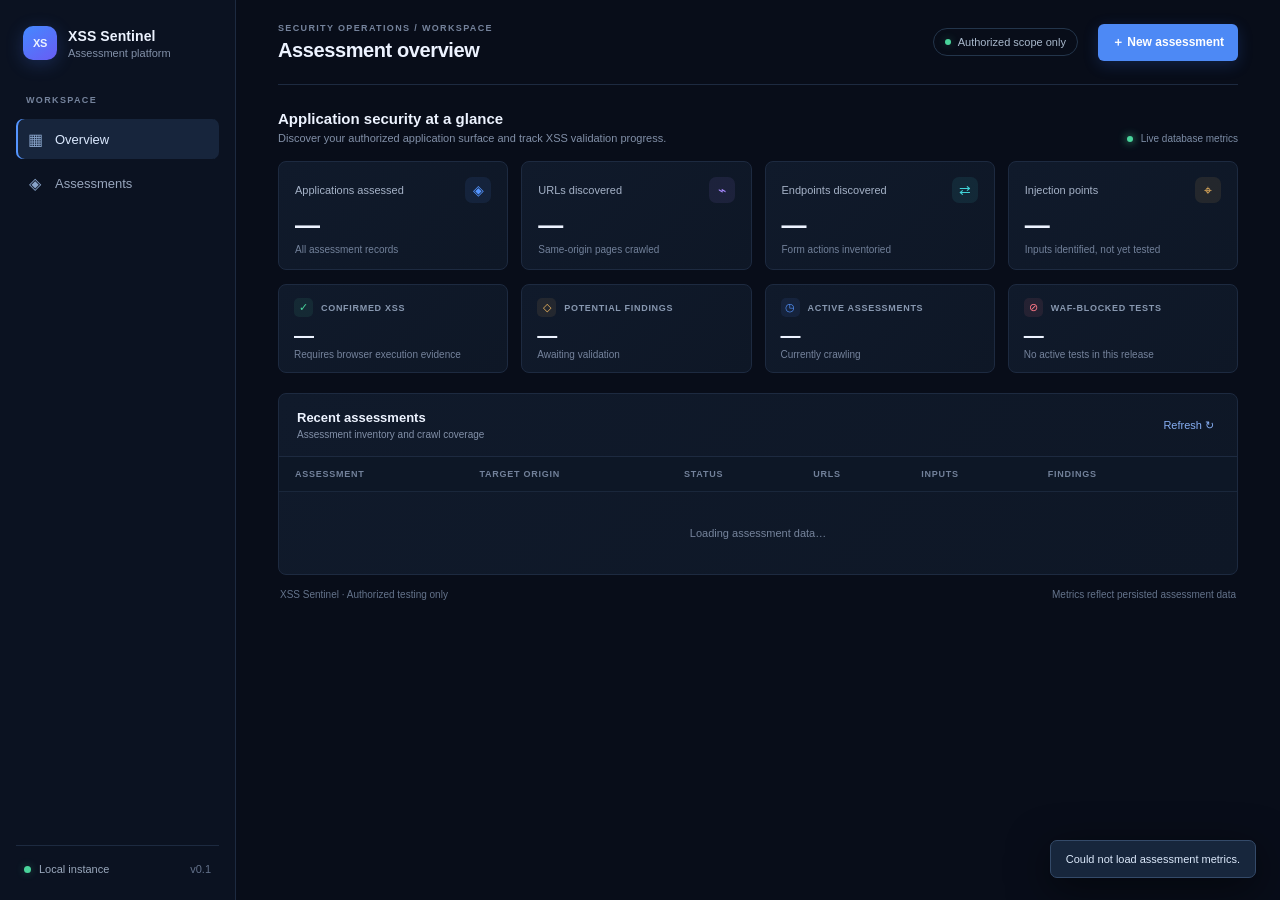
==== templates/index.html @ b2f18e96 "Build initial XSS Sentinel assessment foundation" ====
<!doctype html>
<html lang="en">
<head>
  <meta charset="utf-8">
  <meta name="viewport" content="width=device-width, initial-scale=1">
  <meta name="theme-color" content="#0a1020">
  <title>XSS Sentinel | Assessment Console</title>
  <link rel="stylesheet" href="/static/styles.css">
</head>
<body>
  <div class="app-shell">
    <aside class="sidebar">
      <a class="brand" href="/" aria-label="XSS Sentinel home"><span class="brand-mark">XS</span><span><strong>XSS Sentinel</strong><small>Assessment platform</small></span></a>
      <div class="nav-label">WORKSPACE</div>
      <a class="nav-item active" href="#overview"><span class="nav-icon">▦</span>Overview</a>
      <a class="nav-item" href="#assessments"><span class="nav-icon">◈</span>Assessments</a>
      <div class="sidebar-bottom"><span class="status-dot"></span><span>Local instance</span><span class="version">v0.1</span></div>
    </aside>
    <main class="main-content">
      <header class="topbar"><div><div class="eyebrow">SECURITY OPERATIONS / WORKSPACE</div><h1>Assessment overview</h1></div><div class="topbar-right"><span class="scope-chip"><span class="status-dot"></span>Authorized scope only</span><button class="primary-button" id="new-assessment">＋ New assessment</button></div></header>
      <section class="intro-row"><div><h2>Application security at a glance</h2><p>Discover your authorized application surface and track XSS validation progress.</p></div><div class="updated-label"><span class="pulse"></span><span id="refresh-label">Live database metrics</span></div></section>
      <section class="metric-grid" id="metrics" aria-label="Assessment metrics">
        <article class="metric-card"><div class="metric-heading">Applications assessed <span class="metric-icon blue">◈</span></div><div class="metric-value" data-metric="assessments">—</div><div class="metric-foot">All assessment records</div></article>
        <article class="metric-card"><div class="metric-heading">URLs discovered <span class="metric-icon violet">⌁</span></div><div class="metric-value" data-metric="urls_discovered">—</div><div class="metric-foot">Same-origin pages crawled</div></article>
        <article class="metric-card"><div class="metric-heading">Endpoints discovered <span class="metric-icon cyan">⇄</span></div><div class="metric-value" data-metric="endpoints_discovered">—</div><div class="metric-foot">Form actions inventoried</div></article>
        <article class="metric-card"><div class="metric-heading">Injection points <span class="metric-icon amber">⌖</span></div><div class="metric-value" data-metric="injection_points">—</div><div class="metric-foot">Inputs identified, not yet tested</div></article>
      </section>
      <section class="status-grid">
        <article class="status-card"><div class="status-top"><span class="status-symbol confirmed">✓</span><span class="status-caption">CONFIRMED XSS</span></div><div class="status-number" data-metric="confirmed_vulnerabilities">—</div><div class="status-note">Requires browser execution evidence</div></article>
        <article class="status-card"><div class="status-top"><span class="status-symbol potential">◇</span><span class="status-caption">POTENTIAL FINDINGS</span></div><div class="status-number" data-metric="potential_vulnerabilities">—</div><div class="status-note">Awaiting validation</div></article>
        <article class="status-card"><div class="status-top"><span class="status-symbol active-symbol">◷</span><span class="status-caption">ACTIVE ASSESSMENTS</span></div><div class="status-number" data-metric="active_assessments">—</div><div class="status-note">Currently crawling</div></article>
        <article class="status-card"><div class="status-top"><span class="status-symbol blocked">⊘</span><span class="status-caption">WAF-BLOCKED TESTS</span></div><div class="status-number" data-metric="waf_blocked">—</div><div class="status-note">No active tests in this release</div></article>
      </section>
      <section class="panel" id="assessments">
        <div class="panel-header"><div><h2>Recent assessments</h2><p>Assessment inventory and crawl coverage</p></div><button class="text-button" id="refresh">Refresh ↻</button></div>
        <div class="table-wrap"><table><thead><tr><th>ASSESSMENT</th><th>TARGET ORIGIN</th><th>STATUS</th><th>URLS</th><th>INPUTS</th><th>FINDINGS</th><th></th></tr></thead><tbody id="assessment-rows"><tr><td colspan="7" class="empty-state">Loading assessment data…</td></tr></tbody></table></div>
      </section>
      <footer class="page-footer"><span>XSS Sentinel · Authorized testing only</span><span>Metrics reflect persisted assessment data</span></footer>
    </main>
  </div>
  <dialog id="assessment-dialog">
    <form id="assessment-form" method="dialog">
      <div class="dialog-heading"><div><div class="eyebrow">NEW AUTHORIZED ASSESSMENT</div><h2>Configure application scope</h2></div><button class="close-button" type="button" id="close-dialog" aria-label="Close">×</button></div>
      <p class="dialog-copy">The initial crawler makes read-only requests and stays within this exact origin. It does not submit forms or run test payloads.</p>
      <label>Assessment name<input name="name" required maxlength="200" placeholder="Production portal review"></label>
      <label>Target URL<input name="target_url" type="url" required placeholder="https://app.example.com/"></label>
      <div class="form-grid"><label>Maximum depth<input name="max_depth" type="number" min="0" max="10" value="3" required></label><label>Maximum requests<input name="max_requests" type="number" min="1" max="1000" value="100" required></label><label>Concurrency<input name="concurrency" type="number" min="1" max="10" value="4" required></label></div>
      <label class="authorization-check"><input name="authorization_confirmed" type="checkbox" required><span>I have explicit authorization to assess this target and have verified the scope.</span></label>
      <div class="form-error" id="form-error" role="alert"></div>
      <div class="dialog-actions"><button type="button" class="secondary-button" id="cancel-dialog">Cancel</button><button type="submit" class="primary-button">Create assessment</button></div>
    </form>
  </dialog>
  <div class="toast" id="toast" role="status"></div>
  <script src="/static/app.js" defer></script>
</body>
</html>
---- static/styles.css ----
:root{color-scheme:dark;--bg:#080d19;--sidebar:#0b1221;--panel:#101a2c;--panel2:#0d1728;--line:#1d2a40;--muted:#8290a8;--text:#edf3ff;--blue:#5595ff;--cyan:#41d3d8;--violet:#a88aff;--amber:#f6bb61;--green:#49d49b;--red:#ff7887;font-family:Inter,-apple-system,BlinkMacSystemFont,"Segoe UI",sans-serif}*{box-sizing:border-box}body{margin:0;background:var(--bg);color:var(--text);font-size:14px}.app-shell{min-height:100vh}.sidebar{width:236px;position:fixed;inset:0 auto 0 0;background:var(--sidebar);border-right:1px solid var(--line);padding:25px 16px;display:flex;flex-direction:column}.brand{display:flex;align-items:center;gap:11px;color:var(--text);text-decoration:none;padding:1px 7px 35px}.brand-mark{width:34px;height:34px;border-radius:10px;background:linear-gradient(145deg,#4489ff,#695cf4);display:grid;place-items:center;font-size:11px;font-weight:800;letter-spacing:-.4px;box-shadow:0 4px 18px #4878f43d}.brand strong{display:block;font-size:14px;letter-spacing:.1px}.brand small{display:block;color:var(--muted);font-size:11px;margin-top:3px}.nav-label,.eyebrow{font-size:9px;font-weight:700;letter-spacing:1.35px;color:#75839c}.nav-label{padding:0 10px 12px}.nav-item{display:flex;align-items:center;gap:12px;height:40px;padding:0 11px;color:#98a6bd;text-decoration:none;border-radius:7px;font-size:13px;margin:2px 0}.nav-item.active{background:#17253c;color:#dceaff;box-shadow:inset 2px 0 var(--blue)}.nav-icon{font-size:16px;color:#88a3c9;width:16px;text-align:center}.sidebar-bottom{margin-top:auto;border-top:1px solid var(--line);padding:17px 8px 0;color:#9aa8bc;font-size:11px;display:flex;align-items:center;gap:8px}.status-dot{width:7px;height:7px;border-radius:50%;background:var(--green);box-shadow:0 0 9px #49d49b55;display:inline-block}.version{margin-left:auto;color:#63718a}.main-content{margin-left:236px;padding:0 42px 22px;max-width:1800px}.topbar{height:85px;border-bottom:1px solid var(--line);display:flex;align-items:center;justify-content:space-between}.topbar h1{font-size:20px;letter-spacing:-.4px;margin:6px 0 0;font-weight:650}.topbar-right{display:flex;align-items:center;gap:20px}.scope-chip{border:1px solid #23354b;color:#a9b9cc;border-radius:20px;padding:7px 11px;font-size:11px;display:flex;align-items:center;gap:7px}.scope-chip .status-dot{width:6px;height:6px}.primary-button,.secondary-button,.text-button{font:inherit;cursor:pointer;border:0}.primary-button{background:#4d89f5;color:white;padding:10px 14px;border-radius:6px;font-size:12px;font-weight:650;box-shadow:0 4px 15px #326fe538}.primary-button:hover{background:#6399fa}.intro-row{padding:25px 0 17px;display:flex;justify-content:space-between;align-items:end}.intro-row h2{font-size:15px;margin:0 0 5px;font-weight:600}.intro-row p,.panel-header p{color:var(--muted);font-size:11px;margin:0}.updated-label{display:flex;align-items:center;gap:8px;color:#7d8da6;font-size:10px}.pulse{width:6px;height:6px;background:var(--green);border-radius:50%;box-shadow:0 0 8px #49d49b}.metric-grid{display:grid;grid-template-columns:repeat(4,minmax(0,1fr));gap:13px}.metric-card,.status-card,.panel{background:linear-gradient(135deg,#101a2b,#0e1726);border:1px solid var(--line);border-radius:8px}.metric-card{padding:15px 16px 14px;min-height:108px}.metric-heading{color:#a5b2c7;font-size:11px;display:flex;align-items:center;justify-content:space-between}.metric-icon{display:grid;place-items:center;width:26px;height:26px;border-radius:7px;font-size:14px}.metric-icon.blue{color:var(--blue);background:#5595ff18}.metric-icon.violet{color:var(--violet);background:#a88aff18}.metric-icon.cyan{color:var(--cyan);background:#41d3d818}.metric-icon.amber{color:var(--amber);background:#f6bb6118}.metric-value{font-weight:650;font-size:25px;letter-spacing:-.8px;margin-top:8px}.metric-foot{color:#72819a;font-size:10px;margin-top:4px}.status-grid{display:grid;grid-template-columns:repeat(4,minmax(0,1fr));gap:13px;margin:14px 0 20px}.status-card{padding:13px 15px 12px;min-height:88px}.status-top{display:flex;align-items:center;gap:8px}.status-caption{font-size:9px;letter-spacing:.7px;font-weight:700;color:#8898b0}.status-symbol{width:19px;height:19px;display:grid;place-items:center;border-radius:5px;font-size:11px}.confirmed{color:var(--green);background:#49d49b17}.potential{color:var(--amber);background:#f6bb6117}.active-symbol{color:var(--blue);background:#5595ff17}.blocked{color:var(--red);background:#ff788717}.status-number{font-size:20px;font-weight:650;margin:7px 0 2px}.status-note{font-size:10px;color:#75839c}.panel{overflow:hidden}.panel-header{display:flex;align-items:center;justify-content:space-between;padding:16px 18px;border-bottom:1px solid var(--line)}.panel-header h2{font-size:13px;margin:0 0 4px}.panel-header p{font-size:10px}.text-button{background:transparent;color:#86aef3;font-size:11px;padding:5px}.table-wrap{overflow-x:auto}table{border-collapse:collapse;width:100%;text-align:left;white-space:nowrap}th{font-size:9px;letter-spacing:.75px;color:#72819a;font-weight:650;padding:12px 16px;background:#0d1726}td{padding:13px 16px;border-top:1px solid #1a273b;color:#a9b6c9;font-size:11px}tbody tr:hover{background:#ffffff04}.assessment-name{font-weight:600;color:#e5edfa;font-size:11px}.target-cell{font-family:ui-monospace,SFMono-Regular,Menlo,monospace;color:#90a2bc;font-size:10px}.count-cell{font-variant-numeric:tabular-nums}.badge{display:inline-flex;align-items:center;gap:6px;padding:4px 8px;border-radius:12px;background:#18253a;color:#9eb0ca;font-size:9px}.badge:before{content:"";width:5px;height:5px;border-radius:50%;background:#8292aa}.badge.completed{color:#74d9b0;background:#123023}.badge.completed:before{background:var(--green)}.badge.running,.badge.queued{color:#87b4ff;background:#132642}.badge.running:before,.badge.queued:before{background:var(--blue)}.badge.failed{color:#ff9aa4;background:#351c27}.badge.failed:before{background:var(--red)}.row-action{border:1px solid #2b405f;background:#14233a;color:#9ec0ff;border-radius:5px;padding:6px 9px;font-size:10px;cursor:pointer}.row-action:hover{background:#203754}.empty-state{text-align:center;padding:35px!important;color:#76849c}.page-footer{display:flex;justify-content:space-between;color:#64738b;font-size:10px;padding:14px 2px}.dialog-heading{display:flex;justify-content:space-between;align-items:start}.dialog-heading h2{font-size:18px;margin:6px 0 0}.close-button{background:none;border:0;color:#91a0b6;font-size:25px;cursor:pointer}.dialog-copy{font-size:11px;line-height:1.6;color:#94a3b8;margin:13px 0 20px}dialog{background:#111c2e;border:1px solid #2b3a52;border-radius:10px;color:var(--text);width:min(550px,calc(100% - 28px));padding:22px;box-shadow:0 24px 100px #000a}dialog::backdrop{background:#030712bf;backdrop-filter:blur(3px)}dialog label{display:block;color:#aab7ca;font-size:11px;margin:13px 0}dialog input:not([type=checkbox]){display:block;width:100%;margin-top:7px;background:#0a1322;border:1px solid #283750;border-radius:5px;padding:10px;color:#e8effb;font:inherit;outline:none}dialog input:focus{border-color:#5793f4}.form-grid{display:grid;grid-template-columns:1fr 1fr 1fr;gap:10px}.authorization-check{display:flex;gap:9px;align-items:flex-start;line-height:1.5}.authorization-check input{accent-color:#508af1;margin-top:2px}.form-error{color:#ff9aa4;font-size:11px;min-height:18px}.dialog-actions{display:flex;justify-content:flex-end;gap:9px;margin-top:7px}.secondary-button{background:#1b2940;color:#bdc9db;border-radius:5px;padding:9px 13px;font-size:11px}.toast{position:fixed;right:24px;bottom:22px;max-width:420px;background:#17263c;border:1px solid #344a69;color:#dce9fb;padding:12px 15px;border-radius:7px;box-shadow:0 10px 40px #0008;font-size:11px;opacity:0;transform:translateY(8px);pointer-events:none;transition:.2s}.toast.visible{opacity:1;transform:translateY(0)}@media(max-width:1050px){.main-content{padding:0 25px 20px}.metric-grid,.status-grid{grid-template-columns:repeat(2,minmax(0,1fr))}}@media(max-width:700px){.sidebar{position:static;width:auto;height:auto;padding:12px 16px;flex-direction:row;align-items:center;border-right:0;border-bottom:1px solid var(--line)}.brand{padding:0}.nav-label,.nav-item,.sidebar-bottom{display:none}.main-content{margin-left:0;padding:0 15px 18px}.topbar{height:auto;padding:17px 0;align-items:flex-start;gap:12px;flex-direction:column}.topbar-right{width:100%;justify-content:space-between}.intro-row{align-items:flex-start;gap:12px;flex-direction:column}.metric-grid,.status-grid{gap:9px}.metric-card{padding:12px;min-height:101px}.metric-heading{font-size:10px}.metric-value{font-size:22px}.status-card{padding:11px;min-height:85px}.status-caption{font-size:8px}.page-footer{gap:8px;flex-direction:column}.form-grid{grid-template-columns:1fr}.dialog-copy{margin-bottom:12px}}
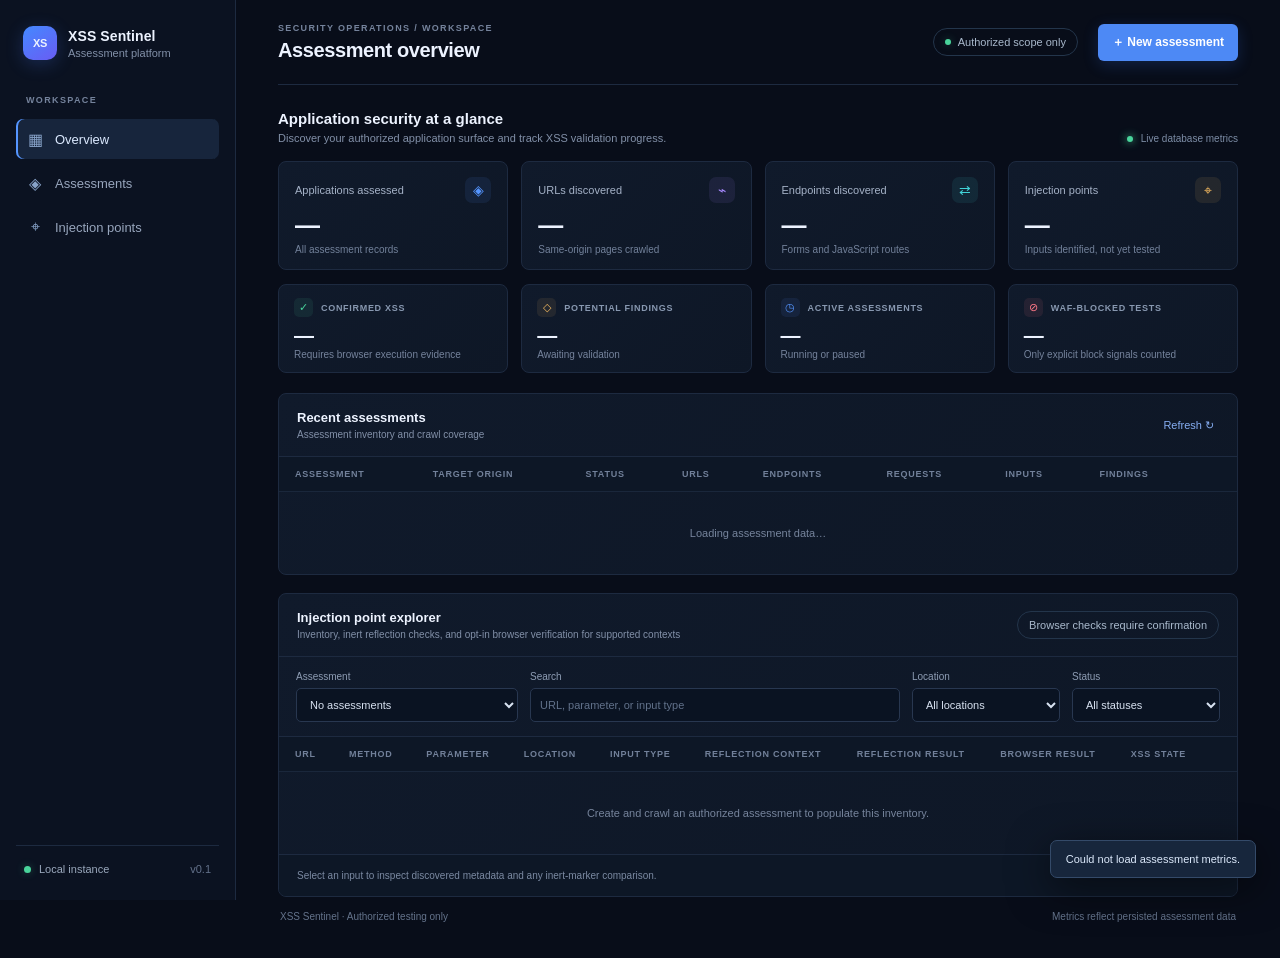
==== commit 20a0f1a4: "Add XSS assessment workflows and worker stack" ====
--- a/templates/index.html
+++ b/templates/index.html
@@ -14,26 +14,38 @@
       <div class="nav-label">WORKSPACE</div>
       <a class="nav-item active" href="#overview"><span class="nav-icon">▦</span>Overview</a>
       <a class="nav-item" href="#assessments"><span class="nav-icon">◈</span>Assessments</a>
+      <a class="nav-item" href="#injection-explorer"><span class="nav-icon">⌖</span>Injection points</a>
       <div class="sidebar-bottom"><span class="status-dot"></span><span>Local instance</span><span class="version">v0.1</span></div>
     </aside>
     <main class="main-content">
       <header class="topbar"><div><div class="eyebrow">SECURITY OPERATIONS / WORKSPACE</div><h1>Assessment overview</h1></div><div class="topbar-right"><span class="scope-chip"><span class="status-dot"></span>Authorized scope only</span><button class="primary-button" id="new-assessment">＋ New assessment</button></div></header>
-      <section class="intro-row"><div><h2>Application security at a glance</h2><p>Discover your authorized application surface and track XSS validation progress.</p></div><div class="updated-label"><span class="pulse"></span><span id="refresh-label">Live database metrics</span></div></section>
+      <section class="intro-row" id="overview"><div><h2>Application security at a glance</h2><p>Discover your authorized application surface and track XSS validation progress.</p></div><div class="updated-label"><span class="pulse"></span><span id="refresh-label">Live database metrics</span></div></section>
       <section class="metric-grid" id="metrics" aria-label="Assessment metrics">
         <article class="metric-card"><div class="metric-heading">Applications assessed <span class="metric-icon blue">◈</span></div><div class="metric-value" data-metric="assessments">—</div><div class="metric-foot">All assessment records</div></article>
         <article class="metric-card"><div class="metric-heading">URLs discovered <span class="metric-icon violet">⌁</span></div><div class="metric-value" data-metric="urls_discovered">—</div><div class="metric-foot">Same-origin pages crawled</div></article>
-        <article class="metric-card"><div class="metric-heading">Endpoints discovered <span class="metric-icon cyan">⇄</span></div><div class="metric-value" data-metric="endpoints_discovered">—</div><div class="metric-foot">Form actions inventoried</div></article>
+        <article class="metric-card"><div class="metric-heading">Endpoints discovered <span class="metric-icon cyan">⇄</span></div><div class="metric-value" data-metric="endpoints_discovered">—</div><div class="metric-foot">Forms and JavaScript routes</div></article>
         <article class="metric-card"><div class="metric-heading">Injection points <span class="metric-icon amber">⌖</span></div><div class="metric-value" data-metric="injection_points">—</div><div class="metric-foot">Inputs identified, not yet tested</div></article>
       </section>
       <section class="status-grid">
         <article class="status-card"><div class="status-top"><span class="status-symbol confirmed">✓</span><span class="status-caption">CONFIRMED XSS</span></div><div class="status-number" data-metric="confirmed_vulnerabilities">—</div><div class="status-note">Requires browser execution evidence</div></article>
         <article class="status-card"><div class="status-top"><span class="status-symbol potential">◇</span><span class="status-caption">POTENTIAL FINDINGS</span></div><div class="status-number" data-metric="potential_vulnerabilities">—</div><div class="status-note">Awaiting validation</div></article>
-        <article class="status-card"><div class="status-top"><span class="status-symbol active-symbol">◷</span><span class="status-caption">ACTIVE ASSESSMENTS</span></div><div class="status-number" data-metric="active_assessments">—</div><div class="status-note">Currently crawling</div></article>
-        <article class="status-card"><div class="status-top"><span class="status-symbol blocked">⊘</span><span class="status-caption">WAF-BLOCKED TESTS</span></div><div class="status-number" data-metric="waf_blocked">—</div><div class="status-note">No active tests in this release</div></article>
+        <article class="status-card"><div class="status-top"><span class="status-symbol active-symbol">◷</span><span class="status-caption">ACTIVE ASSESSMENTS</span></div><div class="status-number" data-metric="active_assessments">—</div><div class="status-note">Running or paused</div></article>
+        <article class="status-card"><div class="status-top"><span class="status-symbol blocked">⊘</span><span class="status-caption">WAF-BLOCKED TESTS</span></div><div class="status-number" data-metric="waf_blocked">—</div><div class="status-note">Only explicit block signals counted</div></article>
       </section>
       <section class="panel" id="assessments">
         <div class="panel-header"><div><h2>Recent assessments</h2><p>Assessment inventory and crawl coverage</p></div><button class="text-button" id="refresh">Refresh ↻</button></div>
-        <div class="table-wrap"><table><thead><tr><th>ASSESSMENT</th><th>TARGET ORIGIN</th><th>STATUS</th><th>URLS</th><th>INPUTS</th><th>FINDINGS</th><th></th></tr></thead><tbody id="assessment-rows"><tr><td colspan="7" class="empty-state">Loading assessment data…</td></tr></tbody></table></div>
+        <div class="table-wrap"><table><thead><tr><th>ASSESSMENT</th><th>TARGET ORIGIN</th><th>STATUS</th><th>URLS</th><th>ENDPOINTS</th><th>REQUESTS</th><th>INPUTS</th><th>FINDINGS</th><th></th></tr></thead><tbody id="assessment-rows"><tr><td colspan="9" class="empty-state">Loading assessment data…</td></tr></tbody></table></div>
+      </section>
+      <section class="panel explorer-panel" id="injection-explorer">
+        <div class="panel-header"><div><h2>Injection point explorer</h2><p>Inventory, inert reflection checks, and opt-in browser verification for supported contexts</p></div><span class="scope-chip">Browser checks require confirmation</span></div>
+        <div class="explorer-controls">
+          <label>Assessment<select id="injection-assessment-select" aria-label="Choose assessment"><option value="">No assessments</option></select></label>
+          <label class="search-control">Search<input id="injection-search" type="search" placeholder="URL, parameter, or input type"></label>
+          <label>Location<select id="injection-location-filter"><option value="">All locations</option><option value="query">Query</option><option value="body">Form body</option><option value="json">JSON body</option><option value="header">Header</option><option value="cookie">Cookie</option><option value="fragment">Fragment</option></select></label>
+          <label>Status<select id="injection-status-filter"><option value="">All statuses</option><option value="untested">Untested</option><option value="tested">Tested</option><option value="confirmed">Confirmed</option><option value="inconclusive">Inconclusive</option></select></label>
+        </div>
+        <div class="table-wrap"><table><thead><tr><th>URL</th><th>METHOD</th><th>PARAMETER</th><th>LOCATION</th><th>INPUT TYPE</th><th>REFLECTION CONTEXT</th><th>REFLECTION RESULT</th><th>BROWSER RESULT</th><th>XSS STATE</th><th></th></tr></thead><tbody id="injection-rows"><tr><td colspan="10" class="empty-state">Create and crawl an authorized assessment to populate this inventory.</td></tr></tbody></table></div>
+        <div class="injection-detail" id="injection-detail"><div class="detail-placeholder">Select an input to inspect discovered metadata and any inert-marker comparison.</div></div>
       </section>
       <footer class="page-footer"><span>XSS Sentinel · Authorized testing only</span><span>Metrics reflect persisted assessment data</span></footer>
     </main>
@@ -44,7 +56,9 @@
       <p class="dialog-copy">The initial crawler makes read-only requests and stays within this exact origin. It does not submit forms or run test payloads.</p>
       <label>Assessment name<input name="name" required maxlength="200" placeholder="Production portal review"></label>
       <label>Target URL<input name="target_url" type="url" required placeholder="https://app.example.com/"></label>
-      <div class="form-grid"><label>Maximum depth<input name="max_depth" type="number" min="0" max="10" value="3" required></label><label>Maximum requests<input name="max_requests" type="number" min="1" max="1000" value="100" required></label><label>Concurrency<input name="concurrency" type="number" min="1" max="10" value="4" required></label></div>
+      <label>Authentication profile<select id="auth-profile-select" name="auth_profile"><option value="">Unauthenticated</option></select></label>
+      <p class="auth-profile-help">Profiles are configured in the server environment; credentials are not stored in assessment records.</p>
+      <div class="form-grid"><label>Maximum depth<input name="max_depth" type="number" min="0" max="10" value="3" required></label><label>Maximum requests<input name="max_requests" type="number" min="1" max="5000" value="100" required></label><label>Concurrency<input name="concurrency" type="number" min="1" max="10" value="4" required></label></div>
       <label class="authorization-check"><input name="authorization_confirmed" type="checkbox" required><span>I have explicit authorization to assess this target and have verified the scope.</span></label>
       <div class="form-error" id="form-error" role="alert"></div>
       <div class="dialog-actions"><button type="button" class="secondary-button" id="cancel-dialog">Cancel</button><button type="submit" class="primary-button">Create assessment</button></div>
--- a/static/styles.css
+++ b/static/styles.css
@@ -1 +1,18 @@
-:root{color-scheme:dark;--bg:#080d19;--sidebar:#0b1221;--panel:#101a2c;--panel2:#0d1728;--line:#1d2a40;--muted:#8290a8;--text:#edf3ff;--blue:#5595ff;--cyan:#41d3d8;--violet:#a88aff;--amber:#f6bb61;--green:#49d49b;--red:#ff7887;font-family:Inter,-apple-system,BlinkMacSystemFont,"Segoe UI",sans-serif}*{box-sizing:border-box}body{margin:0;background:var(--bg);color:var(--text);font-size:14px}.app-shell{min-height:100vh}.sidebar{width:236px;position:fixed;inset:0 auto 0 0;background:var(--sidebar);border-right:1px solid var(--line);padding:25px 16px;display:flex;flex-direction:column}.brand{display:flex;align-items:center;gap:11px;color:var(--text);text-decoration:none;padding:1px 7px 35px}.brand-mark{width:34px;height:34px;border-radius:10px;background:linear-gradient(145deg,#4489ff,#695cf4);display:grid;place-items:center;font-size:11px;font-weight:800;letter-spacing:-.4px;box-shadow:0 4px 18px #4878f43d}.brand strong{display:block;font-size:14px;letter-spacing:.1px}.brand small{display:block;color:var(--muted);font-size:11px;margin-top:3px}.nav-label,.eyebrow{font-size:9px;font-weight:700;letter-spacing:1.35px;color:#75839c}.nav-label{padding:0 10px 12px}.nav-item{display:flex;align-items:center;gap:12px;height:40px;padding:0 11px;color:#98a6bd;text-decoration:none;border-radius:7px;font-size:13px;margin:2px 0}.nav-item.active{background:#17253c;color:#dceaff;box-shadow:inset 2px 0 var(--blue)}.nav-icon{font-size:16px;color:#88a3c9;width:16px;text-align:center}.sidebar-bottom{margin-top:auto;border-top:1px solid var(--line);padding:17px 8px 0;color:#9aa8bc;font-size:11px;display:flex;align-items:center;gap:8px}.status-dot{width:7px;height:7px;border-radius:50%;background:var(--green);box-shadow:0 0 9px #49d49b55;display:inline-block}.version{margin-left:auto;color:#63718a}.main-content{margin-left:236px;padding:0 42px 22px;max-width:1800px}.topbar{height:85px;border-bottom:1px solid var(--line);display:flex;align-items:center;justify-content:space-between}.topbar h1{font-size:20px;letter-spacing:-.4px;margin:6px 0 0;font-weight:650}.topbar-right{display:flex;align-items:center;gap:20px}.scope-chip{border:1px solid #23354b;color:#a9b9cc;border-radius:20px;padding:7px 11px;font-size:11px;display:flex;align-items:center;gap:7px}.scope-chip .status-dot{width:6px;height:6px}.primary-button,.secondary-button,.text-button{font:inherit;cursor:pointer;border:0}.primary-button{background:#4d89f5;color:white;padding:10px 14px;border-radius:6px;font-size:12px;font-weight:650;box-shadow:0 4px 15px #326fe538}.primary-button:hover{background:#6399fa}.intro-row{padding:25px 0 17px;display:flex;justify-content:space-between;align-items:end}.intro-row h2{font-size:15px;margin:0 0 5px;font-weight:600}.intro-row p,.panel-header p{color:var(--muted);font-size:11px;margin:0}.updated-label{display:flex;align-items:center;gap:8px;color:#7d8da6;font-size:10px}.pulse{width:6px;height:6px;background:var(--green);border-radius:50%;box-shadow:0 0 8px #49d49b}.metric-grid{display:grid;grid-template-columns:repeat(4,minmax(0,1fr));gap:13px}.metric-card,.status-card,.panel{background:linear-gradient(135deg,#101a2b,#0e1726);border:1px solid var(--line);border-radius:8px}.metric-card{padding:15px 16px 14px;min-height:108px}.metric-heading{color:#a5b2c7;font-size:11px;display:flex;align-items:center;justify-content:space-between}.metric-icon{display:grid;place-items:center;width:26px;height:26px;border-radius:7px;font-size:14px}.metric-icon.blue{color:var(--blue);background:#5595ff18}.metric-icon.violet{color:var(--violet);background:#a88aff18}.metric-icon.cyan{color:var(--cyan);background:#41d3d818}.metric-icon.amber{color:var(--amber);background:#f6bb6118}.metric-value{font-weight:650;font-size:25px;letter-spacing:-.8px;margin-top:8px}.metric-foot{color:#72819a;font-size:10px;margin-top:4px}.status-grid{display:grid;grid-template-columns:repeat(4,minmax(0,1fr));gap:13px;margin:14px 0 20px}.status-card{padding:13px 15px 12px;min-height:88px}.status-top{display:flex;align-items:center;gap:8px}.status-caption{font-size:9px;letter-spacing:.7px;font-weight:700;color:#8898b0}.status-symbol{width:19px;height:19px;display:grid;place-items:center;border-radius:5px;font-size:11px}.confirmed{color:var(--green);background:#49d49b17}.potential{color:var(--amber);background:#f6bb6117}.active-symbol{color:var(--blue);background:#5595ff17}.blocked{color:var(--red);background:#ff788717}.status-number{font-size:20px;font-weight:650;margin:7px 0 2px}.status-note{font-size:10px;color:#75839c}.panel{overflow:hidden}.panel-header{display:flex;align-items:center;justify-content:space-between;padding:16px 18px;border-bottom:1px solid var(--line)}.panel-header h2{font-size:13px;margin:0 0 4px}.panel-header p{font-size:10px}.text-button{background:transparent;color:#86aef3;font-size:11px;padding:5px}.table-wrap{overflow-x:auto}table{border-collapse:collapse;width:100%;text-align:left;white-space:nowrap}th{font-size:9px;letter-spacing:.75px;color:#72819a;font-weight:650;padding:12px 16px;background:#0d1726}td{padding:13px 16px;border-top:1px solid #1a273b;color:#a9b6c9;font-size:11px}tbody tr:hover{background:#ffffff04}.assessment-name{font-weight:600;color:#e5edfa;font-size:11px}.target-cell{font-family:ui-monospace,SFMono-Regular,Menlo,monospace;color:#90a2bc;font-size:10px}.count-cell{font-variant-numeric:tabular-nums}.badge{display:inline-flex;align-items:center;gap:6px;padding:4px 8px;border-radius:12px;background:#18253a;color:#9eb0ca;font-size:9px}.badge:before{content:"";width:5px;height:5px;border-radius:50%;background:#8292aa}.badge.completed{color:#74d9b0;background:#123023}.badge.completed:before{background:var(--green)}.badge.running,.badge.queued{color:#87b4ff;background:#132642}.badge.running:before,.badge.queued:before{background:var(--blue)}.badge.failed{color:#ff9aa4;background:#351c27}.badge.failed:before{background:var(--red)}.row-action{border:1px solid #2b405f;background:#14233a;color:#9ec0ff;border-radius:5px;padding:6px 9px;font-size:10px;cursor:pointer}.row-action:hover{background:#203754}.empty-state{text-align:center;padding:35px!important;color:#76849c}.page-footer{display:flex;justify-content:space-between;color:#64738b;font-size:10px;padding:14px 2px}.dialog-heading{display:flex;justify-content:space-between;align-items:start}.dialog-heading h2{font-size:18px;margin:6px 0 0}.close-button{background:none;border:0;color:#91a0b6;font-size:25px;cursor:pointer}.dialog-copy{font-size:11px;line-height:1.6;color:#94a3b8;margin:13px 0 20px}dialog{background:#111c2e;border:1px solid #2b3a52;border-radius:10px;color:var(--text);width:min(550px,calc(100% - 28px));padding:22px;box-shadow:0 24px 100px #000a}dialog::backdrop{background:#030712bf;backdrop-filter:blur(3px)}dialog label{display:block;color:#aab7ca;font-size:11px;margin:13px 0}dialog input:not([type=checkbox]){display:block;width:100%;margin-top:7px;background:#0a1322;border:1px solid #283750;border-radius:5px;padding:10px;color:#e8effb;font:inherit;outline:none}dialog input:focus{border-color:#5793f4}.form-grid{display:grid;grid-template-columns:1fr 1fr 1fr;gap:10px}.authorization-check{display:flex;gap:9px;align-items:flex-start;line-height:1.5}.authorization-check input{accent-color:#508af1;margin-top:2px}.form-error{color:#ff9aa4;font-size:11px;min-height:18px}.dialog-actions{display:flex;justify-content:flex-end;gap:9px;margin-top:7px}.secondary-button{background:#1b2940;color:#bdc9db;border-radius:5px;padding:9px 13px;font-size:11px}.toast{position:fixed;right:24px;bottom:22px;max-width:420px;background:#17263c;border:1px solid #344a69;color:#dce9fb;padding:12px 15px;border-radius:7px;box-shadow:0 10px 40px #0008;font-size:11px;opacity:0;transform:translateY(8px);pointer-events:none;transition:.2s}.toast.visible{opacity:1;transform:translateY(0)}@media(max-width:1050px){.main-content{padding:0 25px 20px}.metric-grid,.status-grid{grid-template-columns:repeat(2,minmax(0,1fr))}}@media(max-width:700px){.sidebar{position:static;width:auto;height:auto;padding:12px 16px;flex-direction:row;align-items:center;border-right:0;border-bottom:1px solid var(--line)}.brand{padding:0}.nav-label,.nav-item,.sidebar-bottom{display:none}.main-content{margin-left:0;padding:0 15px 18px}.topbar{height:auto;padding:17px 0;align-items:flex-start;gap:12px;flex-direction:column}.topbar-right{width:100%;justify-content:space-between}.intro-row{align-items:flex-start;gap:12px;flex-direction:column}.metric-grid,.status-grid{gap:9px}.metric-card{padding:12px;min-height:101px}.metric-heading{font-size:10px}.metric-value{font-size:22px}.status-card{padding:11px;min-height:85px}.status-caption{font-size:8px}.page-footer{gap:8px;flex-direction:column}.form-grid{grid-template-columns:1fr}.dialog-copy{margin-bottom:12px}}+:root{color-scheme:dark;--bg:#080d19;--sidebar:#0b1221;--panel:#101a2c;--panel2:#0d1728;--line:#1d2a40;--muted:#8290a8;--text:#edf3ff;--blue:#5595ff;--cyan:#41d3d8;--violet:#a88aff;--amber:#f6bb61;--green:#49d49b;--red:#ff7887;font-family:Inter,-apple-system,BlinkMacSystemFont,"Segoe UI",sans-serif}*{box-sizing:border-box}body{margin:0;background:var(--bg);color:var(--text);font-size:14px}.app-shell{min-height:100vh}.sidebar{width:236px;position:fixed;inset:0 auto 0 0;background:var(--sidebar);border-right:1px solid var(--line);padding:25px 16px;display:flex;flex-direction:column}.brand{display:flex;align-items:center;gap:11px;color:var(--text);text-decoration:none;padding:1px 7px 35px}.brand-mark{width:34px;height:34px;border-radius:10px;background:linear-gradient(145deg,#4489ff,#695cf4);display:grid;place-items:center;font-size:11px;font-weight:800;letter-spacing:-.4px;box-shadow:0 4px 18px #4878f43d}.brand strong{display:block;font-size:14px;letter-spacing:.1px}.brand small{display:block;color:var(--muted);font-size:11px;margin-top:3px}.nav-label,.eyebrow{font-size:9px;font-weight:700;letter-spacing:1.35px;color:#75839c}.nav-label{padding:0 10px 12px}.nav-item{display:flex;align-items:center;gap:12px;height:40px;padding:0 11px;color:#98a6bd;text-decoration:none;border-radius:7px;font-size:13px;margin:2px 0}.nav-item.active{background:#17253c;color:#dceaff;box-shadow:inset 2px 0 var(--blue)}.nav-icon{font-size:16px;color:#88a3c9;width:16px;text-align:center}.sidebar-bottom{margin-top:auto;border-top:1px solid var(--line);padding:17px 8px 0;color:#9aa8bc;font-size:11px;display:flex;align-items:center;gap:8px}.status-dot{width:7px;height:7px;border-radius:50%;background:var(--green);box-shadow:0 0 9px #49d49b55;display:inline-block}.version{margin-left:auto;color:#63718a}.main-content{margin-left:236px;padding:0 42px 22px;max-width:1800px}.topbar{height:85px;border-bottom:1px solid var(--line);display:flex;align-items:center;justify-content:space-between}.topbar h1{font-size:20px;letter-spacing:-.4px;margin:6px 0 0;font-weight:650}.topbar-right{display:flex;align-items:center;gap:20px}.scope-chip{border:1px solid #23354b;color:#a9b9cc;border-radius:20px;padding:7px 11px;font-size:11px;display:flex;align-items:center;gap:7px}.scope-chip .status-dot{width:6px;height:6px}.primary-button,.secondary-button,.text-button{font:inherit;cursor:pointer;border:0}.primary-button{background:#4d89f5;color:white;padding:10px 14px;border-radius:6px;font-size:12px;font-weight:650;box-shadow:0 4px 15px #326fe538}.primary-button:hover{background:#6399fa}.intro-row{padding:25px 0 17px;display:flex;justify-content:space-between;align-items:end}.intro-row h2{font-size:15px;margin:0 0 5px;font-weight:600}.intro-row p,.panel-header p{color:var(--muted);font-size:11px;margin:0}.updated-label{display:flex;align-items:center;gap:8px;color:#7d8da6;font-size:10px}.pulse{width:6px;height:6px;background:var(--green);border-radius:50%;box-shadow:0 0 8px #49d49b}.metric-grid{display:grid;grid-template-columns:repeat(4,minmax(0,1fr));gap:13px}.metric-card,.status-card,.panel{background:linear-gradient(135deg,#101a2b,#0e1726);border:1px solid var(--line);border-radius:8px}.metric-card{padding:15px 16px 14px;min-height:108px}.metric-heading{color:#a5b2c7;font-size:11px;display:flex;align-items:center;justify-content:space-between}.metric-icon{display:grid;place-items:center;width:26px;height:26px;border-radius:7px;font-size:14px}.metric-icon.blue{color:var(--blue);background:#5595ff18}.metric-icon.violet{color:var(--violet);background:#a88aff18}.metric-icon.cyan{color:var(--cyan);background:#41d3d818}.metric-icon.amber{color:var(--amber);background:#f6bb6118}.metric-value{font-weight:650;font-size:25px;letter-spacing:-.8px;margin-top:8px}.metric-foot{color:#72819a;font-size:10px;margin-top:4px}.status-grid{display:grid;grid-template-columns:repeat(4,minmax(0,1fr));gap:13px;margin:14px 0 20px}.status-card{padding:13px 15px 12px;min-height:88px}.status-top{display:flex;align-items:center;gap:8px}.status-caption{font-size:9px;letter-spacing:.7px;font-weight:700;color:#8898b0}.status-symbol{width:19px;height:19px;display:grid;place-items:center;border-radius:5px;font-size:11px}.confirmed{color:var(--green);background:#49d49b17}.potential{color:var(--amber);background:#f6bb6117}.active-symbol{color:var(--blue);background:#5595ff17}.blocked{color:var(--red);background:#ff788717}.status-number{font-size:20px;font-weight:650;margin:7px 0 2px}.status-note{font-size:10px;color:#75839c}.panel{overflow:hidden}.panel-header{display:flex;align-items:center;justify-content:space-between;padding:16px 18px;border-bottom:1px solid var(--line)}.panel-header h2{font-size:13px;margin:0 0 4px}.panel-header p{font-size:10px}.text-button{background:transparent;color:#86aef3;font-size:11px;padding:5px}.table-wrap{overflow-x:auto}table{border-collapse:collapse;width:100%;text-align:left;white-space:nowrap}th{font-size:9px;letter-spacing:.75px;color:#72819a;font-weight:650;padding:12px 16px;background:#0d1726}td{padding:13px 16px;border-top:1px solid #1a273b;color:#a9b6c9;font-size:11px}tbody tr:hover{background:#ffffff04}.assessment-name{font-weight:600;color:#e5edfa;font-size:11px}.target-cell{font-family:ui-monospace,SFMono-Regular,Menlo,monospace;color:#90a2bc;font-size:10px}.count-cell{font-variant-numeric:tabular-nums}.badge{display:inline-flex;align-items:center;gap:6px;padding:4px 8px;border-radius:12px;background:#18253a;color:#9eb0ca;font-size:9px}.badge:before{content:"";width:5px;height:5px;border-radius:50%;background:#8292aa}.badge.completed{color:#74d9b0;background:#123023}.badge.completed:before{background:var(--green)}.badge.running,.badge.queued{color:#87b4ff;background:#132642}.badge.running:before,.badge.queued:before{background:var(--blue)}.badge.failed{color:#ff9aa4;background:#351c27}.badge.failed:before{background:var(--red)}.row-action{border:1px solid #2b405f;background:#14233a;color:#9ec0ff;border-radius:5px;padding:6px 9px;font-size:10px;cursor:pointer}.row-action:hover{background:#203754}.empty-state{text-align:center;padding:35px!important;color:#76849c}.page-footer{display:flex;justify-content:space-between;color:#64738b;font-size:10px;padding:14px 2px}.dialog-heading{display:flex;justify-content:space-between;align-items:start}.dialog-heading h2{font-size:18px;margin:6px 0 0}.close-button{background:none;border:0;color:#91a0b6;font-size:25px;cursor:pointer}.dialog-copy{font-size:11px;line-height:1.6;color:#94a3b8;margin:13px 0 20px}dialog{background:#111c2e;border:1px solid #2b3a52;border-radius:10px;color:var(--text);width:min(550px,calc(100% - 28px));padding:22px;box-shadow:0 24px 100px #000a}dialog::backdrop{background:#030712bf;backdrop-filter:blur(3px)}dialog label{display:block;color:#aab7ca;font-size:11px;margin:13px 0}dialog input:not([type=checkbox]){display:block;width:100%;margin-top:7px;background:#0a1322;border:1px solid #283750;border-radius:5px;padding:10px;color:#e8effb;font:inherit;outline:none}dialog input:focus{border-color:#5793f4}.form-grid{display:grid;grid-template-columns:1fr 1fr 1fr;gap:10px}.authorization-check{display:flex;gap:9px;align-items:flex-start;line-height:1.5}.authorization-check input{accent-color:#508af1;margin-top:2px}.form-error{color:#ff9aa4;font-size:11px;min-height:18px}.dialog-actions{display:flex;justify-content:flex-end;gap:9px;margin-top:7px}.secondary-button{background:#1b2940;color:#bdc9db;border-radius:5px;padding:9px 13px;font-size:11px}.toast{position:fixed;right:24px;bottom:22px;max-width:420px;background:#17263c;border:1px solid #344a69;color:#dce9fb;padding:12px 15px;border-radius:7px;box-shadow:0 10px 40px #0008;font-size:11px;opacity:0;transform:translateY(8px);pointer-events:none;transition:.2s}.toast.visible{opacity:1;transform:translateY(0)}@media(max-width:1050px){.main-content{padding:0 25px 20px}.metric-grid,.status-grid{grid-template-columns:repeat(2,minmax(0,1fr))}}@media(max-width:700px){.sidebar{position:static;width:auto;height:auto;padding:12px 16px;flex-direction:row;align-items:center;border-right:0;border-bottom:1px solid var(--line)}.brand{padding:0}.nav-label,.nav-item,.sidebar-bottom{display:none}.main-content{margin-left:0;padding:0 15px 18px}.topbar{height:auto;padding:17px 0;align-items:flex-start;gap:12px;flex-direction:column}.topbar-right{width:100%;justify-content:space-between}.intro-row{align-items:flex-start;gap:12px;flex-direction:column}.metric-grid,.status-grid{gap:9px}.metric-card{padding:12px;min-height:101px}.metric-heading{font-size:10px}.metric-value{font-size:22px}.status-card{padding:11px;min-height:85px}.status-caption{font-size:8px}.page-footer{gap:8px;flex-direction:column}.form-grid{grid-template-columns:1fr}.dialog-copy{margin-bottom:12px}}
+
+.explorer-panel{margin-top:18px}.explorer-controls{display:grid;grid-template-columns:minmax(190px,1.2fr) minmax(220px,2fr) minmax(130px,.8fr) minmax(130px,.8fr);gap:12px;padding:14px 17px;border-bottom:1px solid var(--line)}.explorer-controls label{display:block;color:#8e9db4;font-size:10px}.explorer-controls input,.explorer-controls select{display:block;width:100%;height:34px;margin-top:6px;padding:0 9px;background:#0a1322;border:1px solid #283750;border-radius:5px;color:#d8e2f1;font:inherit;font-size:11px;outline:none}.explorer-controls input:focus,.explorer-controls select:focus{border-color:#5793f4}.explorer-controls input::placeholder{color:#62728b}.injection-table .target-cell{max-width:320px;overflow:hidden;text-overflow:ellipsis}.inspect-button{border:1px solid #2b405f;background:#14233a;color:#9ec0ff;border-radius:5px;padding:5px 8px;font-size:10px;cursor:pointer}.inspect-button:hover{background:#203754}.injection-detail{padding:15px 18px;border-top:1px solid var(--line);background:#0d1726}.detail-placeholder{font-size:10px;color:#7b8aa2}.detail-heading{font-size:11px;font-weight:650;color:#dbe7f8;margin-bottom:10px}.detail-grid{display:grid;grid-template-columns:repeat(3,minmax(0,1fr));gap:10px}.detail-item{min-width:0}.detail-label{display:block;color:#70809a;font-size:9px;text-transform:uppercase;letter-spacing:.65px;margin-bottom:4px}.detail-value{display:block;color:#b6c4d9;font-size:10px;overflow-wrap:anywhere}.detail-note{color:#75849c;font-size:10px;margin:12px 0 0;padding-top:10px;border-top:1px solid #1b2940}.explorer-controls select{cursor:pointer}@media(max-width:1050px){.explorer-controls{grid-template-columns:repeat(2,minmax(0,1fr))}}@media(max-width:700px){.explorer-controls{grid-template-columns:1fr 1fr;padding:12px}.detail-grid{grid-template-columns:1fr 1fr}.injection-detail{padding:12px}.explorer-controls .search-control{grid-column:span 2}}
+
+
+.probe-button{margin-left:6px;border:1px solid #38533f;background:#14281f;color:#9be2bd;border-radius:5px;padding:5px 8px;font-size:10px;cursor:pointer}.probe-button:hover:not(:disabled){background:#1d3b2b}.probe-button:disabled{opacity:.45;cursor:not-allowed}.inspect-button{margin-right:2px}
+
+
+.verify-button{margin-left:6px;border:1px solid #5a3e64;background:#281b31;color:#d9a9ed;border-radius:5px;padding:5px 8px;font-size:10px;cursor:pointer}.verify-button:hover:not(:disabled){background:#382343}.verify-button:disabled{opacity:.45;cursor:not-allowed}.verification-screenshot{display:block;max-width:min(720px,100%);max-height:420px;margin-top:14px;border:1px solid var(--line);border-radius:6px;background:#080d19}
+
+
+.report-link{display:inline-block;margin:3px;color:#9db7dc;font-size:9px;text-decoration:none;border:1px solid #293a52;border-radius:4px;padding:4px 5px}.report-link:hover{color:#dceaff;background:#1a2b43}
+
+
+.auth-profile-help{color:#72819a;font-size:10px;margin:-6px 0 12px}dialog select{display:block;width:100%;margin-top:7px;background:#0a1322;border:1px solid #283750;border-radius:5px;padding:10px;color:#e8effb;font:inherit;outline:none}dialog select:focus{border-color:#5793f4}
+
+
+.cancel-button{margin:3px;border:1px solid #5b3039;background:#301a23;color:#ff9da7;border-radius:5px;padding:5px 8px;font-size:10px;cursor:pointer}.cancel-button:hover{background:#47232d}.badge.paused{color:#f3ca7b;background:#332b19}.badge.paused:before{background:var(--amber)}.badge.cancelled,.badge.interrupted{color:#ff9aa4;background:#351c27}.badge.cancelled:before,.badge.interrupted:before{background:var(--red)}
